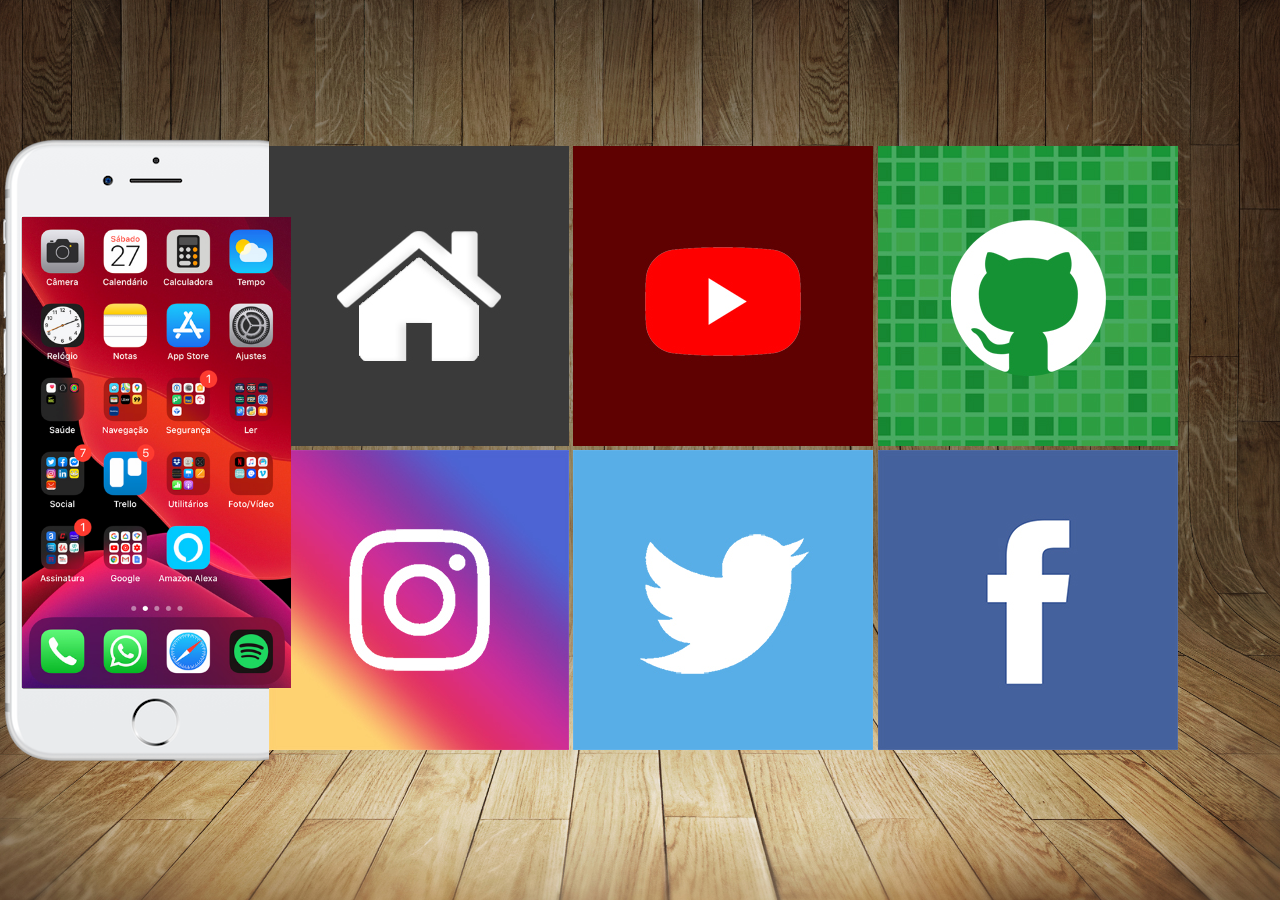
==== index.html @ b3655787 "home" ====
<!DOCTYPE html>
<html lang="pt-br">
<head>
    <meta charset="UTF-8">
    <meta name="viewport" content="width=device-width, initial-scale=1.0">
    <link rel="shortcut icon" href="favicon.ico" type="image/x-icon">
    <link rel="stylesheet" href="estilos/style.css">
    <title>Projeto Redes Sociais</title>
</head>
<body>
    <main>
        <section id="telefone">
            <iframe src="home.html" name="tela" id="tela" frameborder="0">Seu navegador não é compativel com isso</iframe>
        </section>
        <section id="redes-sociais">
            <a href="#" target="tela"><img src="imagens/logo-home.jpg" alt="Home"></a>
            <a href="#" target="tela"><img src="imagens/logo-youtube.jpg" alt="Youtube"></a>
            <a href="#" target="tela"><img src="imagens/logo-github.jpg" alt="Github"></a>
            <a href="#" target="tela"><img src="imagens/logo-instagram.jpg" alt="Instagram"></a>
            <a href="#" target="tela"><img src="imagens/logo-twitter.jpg" alt="Twitter"></a>
            <a href="#" target="tela"><img src="imagens/logo-facebook.jpg" alt="Faceebok"></a>
        </section>
    </main>
</body>
</html>
---- estilos/style.css ----
@charset "UTF-8";

* {
    margin: 0px;
    padding: 0px;
    font-family: Arial, Helvetica, sans-serif;
}

html, body {
    height: 100vh;
    width: 100vw;
    background-color: black;

}

body {
    background: url(../imagens/fundo-madeira.jpg) no-repeat top center;
    background-size: cover;
    background-attachment: fixed;
}

main {
    height: 100vh;
    display: flex;
    justify-content: center;
    align-items: center;
}

section#telefone{
    background: url(../imagens/frame-iphone.png);
    background-repeat: no-repeat;
    height: 627px;
    width: 311px;
}

iframe#tela {
    position: relative;
    top: 80px;
    left: 22px;
    height: 471px;
    width: 269px;
}
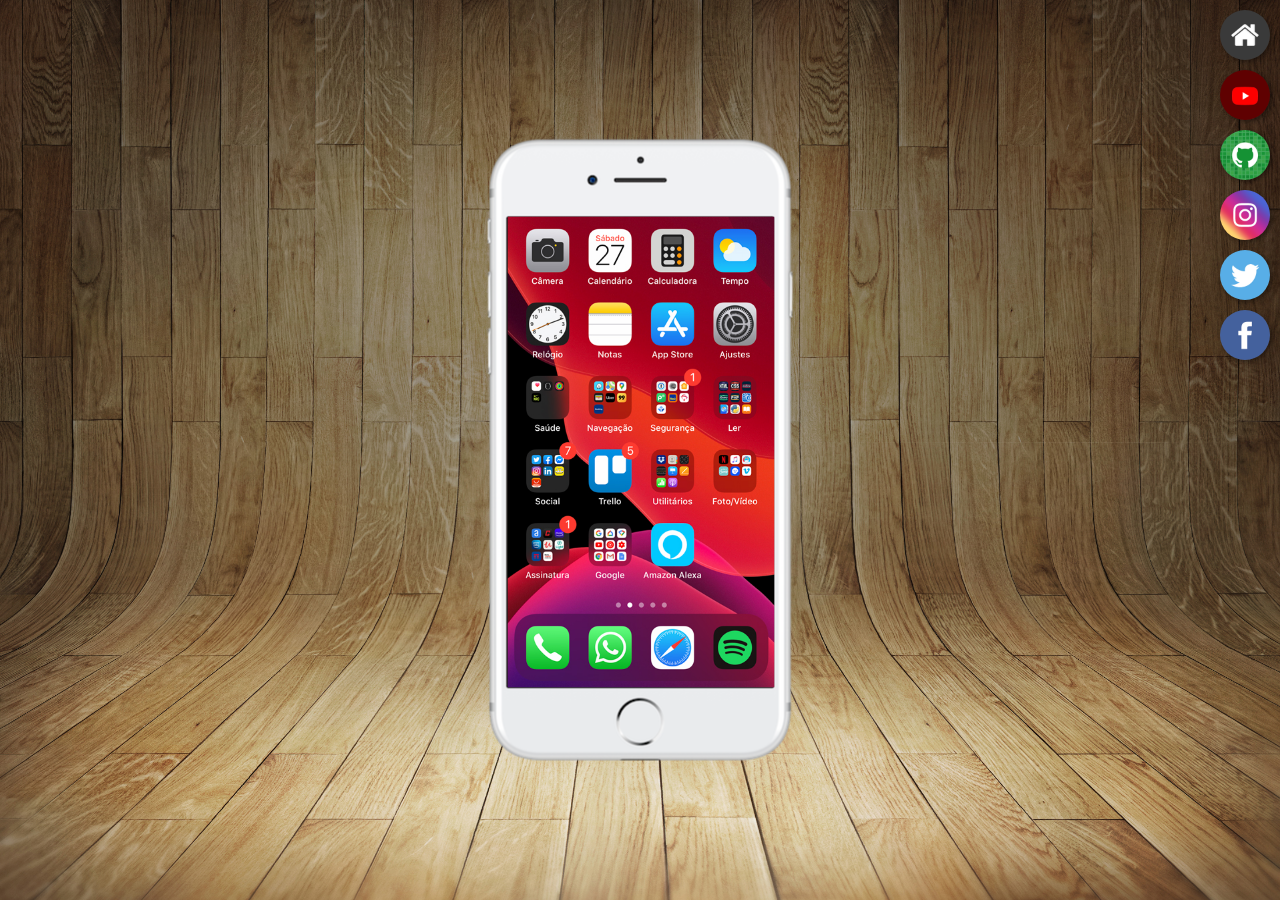
==== commit a02ebe7f: "projeto-finalizado" ====
--- a/index.html
+++ b/index.html
@@ -3,22 +3,22 @@
 <head>
     <meta charset="UTF-8">
     <meta name="viewport" content="width=device-width, initial-scale=1.0">
+    <link rel="stylesheet" href="estilos/style.css">
     <link rel="shortcut icon" href="favicon.ico" type="image/x-icon">
-    <link rel="stylesheet" href="estilos/style.css">
-    <title>Projeto Redes Sociais</title>
+    <title>Pagina Social</title>
 </head>
 <body>
     <main>
         <section id="telefone">
-            <iframe src="home.html" name="tela" id="tela" frameborder="0">Seu navegador não é compativel com isso</iframe>
+            <iframe src="home.html" frameborder="0" name="tela" id="tela"></iframe>
         </section>
         <section id="redes-sociais">
-            <a href="#" target="tela"><img src="imagens/logo-home.jpg" alt="Home"></a>
-            <a href="#" target="tela"><img src="imagens/logo-youtube.jpg" alt="Youtube"></a>
-            <a href="#" target="tela"><img src="imagens/logo-github.jpg" alt="Github"></a>
-            <a href="#" target="tela"><img src="imagens/logo-instagram.jpg" alt="Instagram"></a>
-            <a href="#" target="tela"><img src="imagens/logo-twitter.jpg" alt="Twitter"></a>
-            <a href="#" target="tela"><img src="imagens/logo-facebook.jpg" alt="Faceebok"></a>
+            <a href="home.html" target="tela"><img src="imagens/logo-home.jpg" alt="Home"></a>
+            <a href="youtube.html" target="tela"><img src="imagens/logo-youtube.jpg" alt="Youtube"></a>
+            <a href="github.html" target="tela"><img src="imagens/logo-github.jpg" alt="Github"></a>
+            <a href="instagram.html" target="tela"><img src="imagens/logo-instagram.jpg" alt="Instagram"></a>
+            <a href="twitter.html" target="tela"><img src="imagens/logo-twitter.jpg" alt="Twitter"></a>
+            <a href="facebook.html" target="tela"><img src="imagens/logo-facebook.jpg" alt="Facebook"></a>
         </section>
     </main>
 </body>
--- a/estilos/style.css
+++ b/estilos/style.css
@@ -5,40 +5,53 @@
     padding: 0px;
     font-family: Arial, Helvetica, sans-serif;
 }
-
 html, body {
     height: 100vh;
     width: 100vw;
-    background-color: black;
-
 }
-
 body {
-    background: url(../imagens/fundo-madeira.jpg) no-repeat top center;
+    background:  url(../imagens/fundo-madeira.jpg) no-repeat top center;
+    background-attachment: fixed;
     background-size: cover;
-    background-attachment: fixed;
+    overflow: hidden;
 }
-
 main {
+    position: relative;
     height: 100vh;
-    display: flex;
-    justify-content: center;
-    align-items: center;
 }
-
-section#telefone{
-    background: url(../imagens/frame-iphone.png);
-    background-repeat: no-repeat;
+section#telefone {
+    position: absolute;
+    top: 50%;
+    left: 50%;
+    transform: translate(-50%, -50%);
     height: 627px;
     width: 311px;
+    background: url(../imagens/frame-iphone.png) no-repeat;
 }
-
 iframe#tela {
     position: relative;
     top: 80px;
-    left: 22px;
+    left: 23px;
+    width: 267px;
     height: 471px;
-    width: 269px;
 }
-
-
+section#redes-sociais {
+    float: right;
+}
+section#redes-sociais img {
+    width: 50px;
+    margin: 10px;
+    border-radius: 50%;
+    box-shadow: 2px 2px 5px rgba(0, 0, 0, 0.411);
+    box-sizing: border-box;
+    display: block;
+}
+section#redes-sociais img:hover {
+    border: 2px solid rgba(255, 255, 255, 0.527);
+    transform: translate(-3px, -3px);
+    box-shadow: 5px 5px 10px rgba(0, 0, 0, 0.493);
+    transition: transform 0.2s, border 0.3s;
+}
+section#redes-sociais img:active {
+    transform: scale(95%);
+}